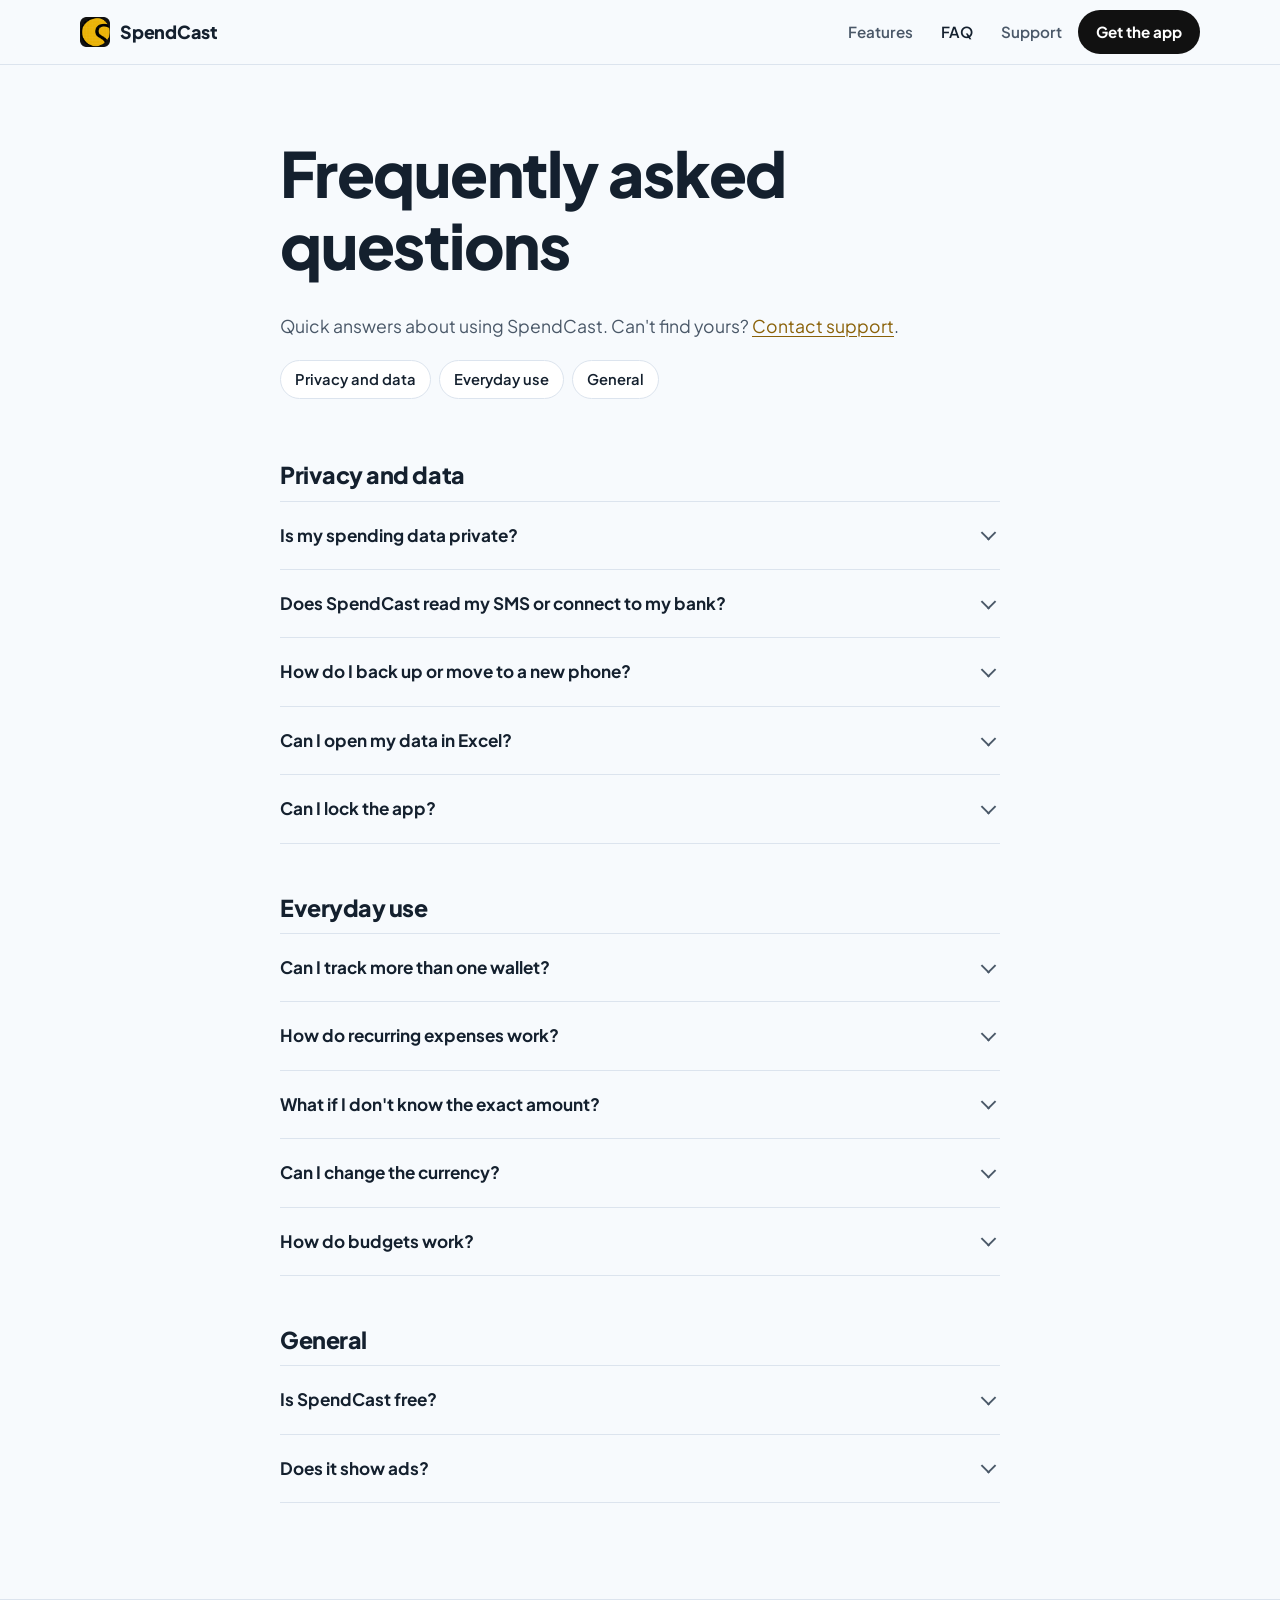
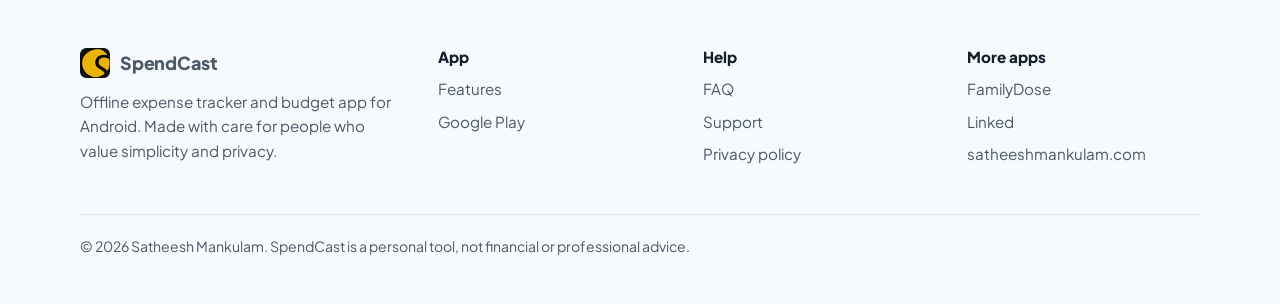
==== faq/index.html @ 3e80326a "Add files via upload" ====
<!doctype html>
<html lang="en">
<head>
<meta charset="utf-8">
<meta name="viewport" content="width=device-width, initial-scale=1">
<title>FAQ – SpendCast</title>
<meta name="description" content="Answers about SpendCast: privacy, backups, everyday use and more.">
<link rel="canonical" href="https://spendcast.netlify.app/faq/">
<meta name="theme-color" content="#F7FAFD" media="(prefers-color-scheme: light)">
<meta name="theme-color" content="#0D1520" media="(prefers-color-scheme: dark)">
<link rel="icon" type="image/png" sizes="48x48" href="/assets/favicon-48.png">
<link rel="apple-touch-icon" href="/assets/apple-touch-icon.png">
<meta property="og:type" content="website">
<meta property="og:site_name" content="SpendCast">
<meta property="og:title" content="FAQ – SpendCast">
<meta property="og:description" content="Answers about SpendCast: privacy, backups, everyday use and more.">
<meta property="og:url" content="https://spendcast.netlify.app/faq/">
<meta property="og:image" content="https://spendcast.netlify.app/assets/og-image.png">
<meta name="twitter:card" content="summary_large_image">
<link rel="preconnect" href="https://fonts.googleapis.com">
<link rel="preconnect" href="https://fonts.gstatic.com" crossorigin>
<link rel="stylesheet" href="https://fonts.googleapis.com/css2?family=Plus+Jakarta+Sans:wght@400;600;700;800&display=swap">
<link rel="stylesheet" href="/assets/site.css">
<script src="/assets/analytics.js" defer></script>
<script type="application/ld+json">{"@context": "https://schema.org", "@type": "FAQPage", "mainEntity": [{"@type": "Question", "name": "Is my spending data private?", "acceptedAnswer": {"@type": "Answer", "text": "Yes. Everything you enter is stored only on your phone. SpendCast has no account, no cloud sync and no servers."}}, {"@type": "Question", "name": "Does SpendCast read my SMS or connect to my bank?", "acceptedAnswer": {"@type": "Answer", "text": "No. It never reads your messages and never connects to a bank. You enter expenses yourself, which is why it needs no sensitive permissions."}}, {"@type": "Question", "name": "How do I back up or move to a new phone?", "acceptedAnswer": {"@type": "Answer", "text": "Open Settings, tap Export / Backup and save the JSON file. On the new phone, install SpendCast and use Import / Restore."}}, {"@type": "Question", "name": "Can I open my data in Excel?", "acceptedAnswer": {"@type": "Answer", "text": "Yes. Settings has Export as CSV, which opens in Excel, Numbers or Google Sheets."}}, {"@type": "Question", "name": "Can I lock the app?", "acceptedAnswer": {"@type": "Answer", "text": "Yes. Turn on App PIN Lock in Settings to require a PIN each time SpendCast opens."}}, {"@type": "Question", "name": "Can I track more than one wallet?", "acceptedAnswer": {"@type": "Answer", "text": "Yes. Create separate wallets, for example personal and household, and switch between them from the Dashboard."}}, {"@type": "Question", "name": "How do recurring expenses work?", "acceptedAnswer": {"@type": "Answer", "text": "Mark an expense as recurring and choose how often it repeats. SpendCast adds each new entry for you and shows the next one under Upcoming."}}, {"@type": "Question", "name": "What if I don't know the exact amount?", "acceptedAnswer": {"@type": "Answer", "text": "Enter your best estimate and mark it as approximate. It still counts towards your budget and is flagged in the list."}}, {"@type": "Question", "name": "Can I change the currency?", "acceptedAnswer": {"@type": "Answer", "text": "Yes. Pick your currency in Settings. It applies everywhere in the app."}}, {"@type": "Question", "name": "How do budgets work?", "acceptedAnswer": {"@type": "Answer", "text": "Set a monthly limit for a category and the app shows how much is left. The bar turns amber as you get close and red once you pass it."}}, {"@type": "Question", "name": "Is SpendCast free?", "acceptedAnswer": {"@type": "Answer", "text": "Yes, SpendCast is free to download from Google Play."}}, {"@type": "Question", "name": "Does it show ads?", "acceptedAnswer": {"@type": "Answer", "text": "No. There are no ads and no third-party tracking."}}]}</script>
</head>
<body>
<a class="skip" href="#main">Skip to content</a>
<header class="site-header">
  <div class="wrap header-row">
    <a class="brand" href="/"><img src="/assets/logo-96.png" alt="" width="30" height="30">SpendCast</a>
    <button class="menu-btn" type="button" aria-expanded="false" aria-controls="site-nav">
      <span class="sr-only">Menu</span>
      <svg width="22" height="22" viewBox="0 0 24 24" fill="none" stroke="currentColor" stroke-width="2.2" stroke-linecap="round" aria-hidden="true"><line x1="4" y1="7" x2="20" y2="7"/><line x1="4" y1="12" x2="20" y2="12"/><line x1="4" y1="17" x2="20" y2="17"/></svg>
    </button>
    <nav class="nav" id="site-nav" aria-label="Main"><a href="/#features">Features</a><a href="/faq/" aria-current="page">FAQ</a><a href="/support/">Support</a>
      <a class="btn" href="https://play.google.com/store/apps/details?id=com.satheesh.spendcast" rel="noopener">Get the app</a>
    </nav>
  </div>
</header>
<main id="main"><div class="narrow page-head"><h1>Frequently asked questions</h1>
  <p>Quick answers about using SpendCast. Can't find yours? <a href="/support/">Contact support</a>.</p>
  <ul class="toc"><li><a href="#privacy-data">Privacy and data</a></li><li><a href="#everyday-use">Everyday use</a></li><li><a href="#general">General</a></li></ul></div><div class="narrow prose"><h2 id="privacy-data">Privacy and data</h2><div class="faq"><details><summary>Is my spending data private?</summary><div class="answer"><p>Yes. Everything you enter is stored only on your phone. SpendCast has no account, no cloud sync and no servers.</p></div></details><details><summary>Does SpendCast read my SMS or connect to my bank?</summary><div class="answer"><p>No. It never reads your messages and never connects to a bank. You enter expenses yourself, which is why it needs no sensitive permissions.</p></div></details><details><summary>How do I back up or move to a new phone?</summary><div class="answer"><p>Open Settings, tap Export / Backup and save the JSON file. On the new phone, install SpendCast and use Import / Restore.</p></div></details><details><summary>Can I open my data in Excel?</summary><div class="answer"><p>Yes. Settings has Export as CSV, which opens in Excel, Numbers or Google Sheets.</p></div></details><details><summary>Can I lock the app?</summary><div class="answer"><p>Yes. Turn on App PIN Lock in Settings to require a PIN each time SpendCast opens.</p></div></details></div><h2 id="everyday-use">Everyday use</h2><div class="faq"><details><summary>Can I track more than one wallet?</summary><div class="answer"><p>Yes. Create separate wallets, for example personal and household, and switch between them from the Dashboard.</p></div></details><details><summary>How do recurring expenses work?</summary><div class="answer"><p>Mark an expense as recurring and choose how often it repeats. SpendCast adds each new entry for you and shows the next one under Upcoming.</p></div></details><details><summary>What if I don't know the exact amount?</summary><div class="answer"><p>Enter your best estimate and mark it as approximate. It still counts towards your budget and is flagged in the list.</p></div></details><details><summary>Can I change the currency?</summary><div class="answer"><p>Yes. Pick your currency in Settings. It applies everywhere in the app.</p></div></details><details><summary>How do budgets work?</summary><div class="answer"><p>Set a monthly limit for a category and the app shows how much is left. The bar turns amber as you get close and red once you pass it.</p></div></details></div><h2 id="general">General</h2><div class="faq"><details><summary>Is SpendCast free?</summary><div class="answer"><p>Yes, SpendCast is free to download from Google Play.</p></div></details><details><summary>Does it show ads?</summary><div class="answer"><p>No. There are no ads and no third-party tracking.</p></div></details></div></div></main><footer class="site-footer">
  <div class="wrap">
    <div class="footer-grid">
      <div>
        <a class="brand" href="/"><img src="/assets/logo-96.png" alt="" width="30" height="30">SpendCast</a>
        <p class="about" style="margin-top:12px">Offline expense tracker and budget app for Android. Made with care for people who value simplicity and privacy.</p>
      </div>
      <div><h2>App</h2><ul>
        <li><a href="/#features">Features</a></li>
        <li><a href="https://play.google.com/store/apps/details?id=com.satheesh.spendcast" rel="noopener">Google Play</a></li>
      </ul></div>
      <div><h2>Help</h2><ul>
        <li><a href="/faq/">FAQ</a></li>
        <li><a href="/support/">Support</a></li>
        <li><a href="/privacy/">Privacy policy</a></li>
      </ul></div>
      <div><h2>More apps</h2><ul><li><a href="https://play.google.com/store/apps/details?id=com.familydose.app" rel="noopener">FamilyDose</a></li><li><a href="https://play.google.com/store/apps/details?id=com.satheesh.linkvault" rel="noopener">Linked</a></li>
        <li><a href="https://satheeshmankulam.com" rel="noopener">satheeshmankulam.com</a></li>
      </ul></div>
    </div>
    <p class="footer-base">&copy; <span data-year>2026</span> Satheesh Mankulam. SpendCast is a personal tool, not financial or professional advice.</p>
  </div>
</footer>
<script src="/assets/site.js" defer></script>
</body>
</html>
---- assets/site.css ----
/* =========================================================
   FamilyDose website — shared styles
   Colours come from the app (blue #2196F3) and the logo (red/green).
   Edit the tokens below to re-theme every page at once.
   ========================================================= */

:root {
  --paper: #F7FAFD;
  --surface: #FFFFFF;
  --ink: #14202E;
  --ink-2: #4A5868;
  --line: #DCE4EE;
  --brand: #EAB308;
  --link: #8A6108;
  --btn-bg: #111111;
  --btn-ink: #FFFFFF;
  --tint: #FDF3CF;
  --red: #E53935;
  --green: #2E9E45;
  --band: #141414;
  --band-ink: #E7EDF5;
  --band-ink-2: #A9B8C9;

  --font: "Plus Jakarta Sans", system-ui, -apple-system, "Segoe UI", Roboto, sans-serif;
  --font-ml: "Noto Sans Malayalam", "Plus Jakarta Sans", sans-serif;
  --font-hi: "Noto Sans Devanagari", "Plus Jakarta Sans", sans-serif;

  --wrap: 1120px;
  --r-lg: 22px;
  --r-md: 14px;
  --r-sm: 10px;
}

@media (prefers-color-scheme: dark) {
  :root:not([data-theme="light"]) {
    --paper: #0D1520;
    --surface: #152131;
    --ink: #E7EDF5;
    --ink-2: #A3B3C5;
    --line: #243447;
    --link: #FACC15;
    --btn-bg: #EAB308;
    --btn-ink: #141414;
    --tint: #3A2D05;
    --red: #FF6B6B;
    --green: #5CCB72;
    --band: #152131;
  }
}
:root[data-theme="dark"] {
  --paper: #0D1520;
  --surface: #152131;
  --ink: #E7EDF5;
  --ink-2: #A3B3C5;
  --line: #243447;
  --link: #FACC15;
  --btn-bg: #EAB308;
  --btn-ink: #141414;
  --tint: #3A2D05;
  --red: #FF6B6B;
  --green: #5CCB72;
  --band: #152131;
}

/* ---------- Base ---------- */
*, *::before, *::after { box-sizing: border-box; }
html { -webkit-text-size-adjust: 100%; scroll-behavior: smooth; }
@media (prefers-reduced-motion: reduce) { html { scroll-behavior: auto; } }
body {
  margin: 0;
  background: var(--paper);
  color: var(--ink);
  font-family: var(--font);
  font-size: 1rem;
  line-height: 1.6;
  overflow-x: hidden;
}
img { max-width: 100%; height: auto; display: block; }
a { color: var(--link); text-underline-offset: 3px; }
a:hover { text-decoration-thickness: 2px; }
:focus-visible { outline: 3px solid var(--brand); outline-offset: 3px; border-radius: 6px; }
h1, h2, h3 { line-height: 1.15; letter-spacing: -0.02em; margin: 0 0 0.5em; }
h1 { font-size: clamp(2.3rem, 5.2vw, 3.9rem); font-weight: 800; }
h2 { font-size: clamp(1.7rem, 3.2vw, 2.45rem); font-weight: 800; }
h3 { font-size: 1.25rem; font-weight: 700; }
p { margin: 0 0 1em; }
.wrap { width: min(100% - 40px, var(--wrap)); margin-inline: auto; }
.narrow { width: min(100% - 40px, 720px); margin-inline: auto; }
.muted { color: var(--ink-2); }
.skip {
  position: absolute; left: -999px; top: 8px; padding: 10px 14px;
  background: var(--surface); color: var(--ink); z-index: 100; border-radius: var(--r-sm);
}
.skip:focus { left: 8px; }
.sr-only { position: absolute; width: 1px; height: 1px; overflow: hidden; clip: rect(0 0 0 0); white-space: nowrap; }

/* ---------- Header ---------- */
.site-header {
  position: sticky; top: 0; z-index: 50;
  background: color-mix(in srgb, var(--paper) 88%, transparent);
  backdrop-filter: saturate(1.4) blur(10px);
  -webkit-backdrop-filter: saturate(1.4) blur(10px);
  border-bottom: 1px solid var(--line);
}
.header-row { display: flex; align-items: center; gap: 24px; min-height: 64px; }
.brand { display: flex; align-items: center; gap: 10px; color: var(--ink); text-decoration: none; font-weight: 800; font-size: 1.12rem; letter-spacing: -0.01em; }
.brand img { width: 30px; height: 30px; }
.nav { margin-left: auto; display: flex; align-items: center; gap: 4px; }
.nav a:not(.btn) {
  color: var(--ink-2); text-decoration: none; font-weight: 600; font-size: 0.95rem;
  padding: 8px 12px; border-radius: var(--r-sm);
}
.nav a:not(.btn):hover { color: var(--ink); background: var(--tint); }
.nav a[aria-current="page"] { color: var(--ink); }
.menu-btn { display: none; }

@media (max-width: 820px) {
  .menu-btn {
    display: inline-flex; margin-left: auto; align-items: center; justify-content: center;
    width: 44px; height: 44px; border: 1px solid var(--line); border-radius: var(--r-sm);
    background: var(--surface); color: var(--ink); cursor: pointer;
  }
  .nav {
    display: none; position: absolute; left: 0; right: 0; top: 100%;
    flex-direction: column; align-items: stretch; gap: 0;
    background: var(--paper); border-bottom: 1px solid var(--line); padding: 8px 20px 16px;
  }
  .nav.open { display: flex; }
  .nav a:not(.btn) { padding: 12px 4px; font-size: 1rem; border-radius: 0; border-bottom: 1px solid var(--line); }
  .nav .btn { margin-top: 12px; justify-content: center; }
}

/* ---------- Buttons ---------- */
.btn {
  display: inline-flex; align-items: center; gap: 10px;
  font: inherit; font-weight: 700; font-size: 0.95rem;
  padding: 10px 18px; border-radius: 999px; text-decoration: none; cursor: pointer;
  background: var(--btn-bg); color: var(--btn-ink); border: 0;
}
.btn:hover { filter: brightness(1.06); }
.btn-play {
  background: #000; color: #fff; padding: 10px 22px 10px 16px; border-radius: 14px;
  border: 1px solid #3a3a3a; line-height: 1.1;
}
.btn-play svg { width: 26px; height: 28px; flex: none; }
.btn-play small { display: block; font-size: 0.68rem; font-weight: 600; opacity: 0.85; letter-spacing: 0.02em; }
.btn-play span { font-size: 1.15rem; font-weight: 700; letter-spacing: -0.01em; }

/* ---------- Hero ---------- */
.hero { padding: clamp(40px, 7vw, 88px) 0 clamp(32px, 5vw, 64px); }
.hero-grid { display: grid; grid-template-columns: 1.15fr 0.85fr; gap: clamp(24px, 4vw, 56px); align-items: center; }
.hero h1 { margin-bottom: 0.35em; max-width: 15ch; }
.said-in { margin: 0 0 28px; padding: 0; list-style: none; display: grid; gap: 6px; }
.said-in li { color: var(--ink-2); font-weight: 600; font-size: clamp(1.05rem, 2vw, 1.35rem); line-height: 1.45; }
.said-in li:lang(ml) { font-family: var(--font-ml); }
.said-in li:lang(hi) { font-family: var(--font-hi); }
.hero .lede { font-size: 1.12rem; color: var(--ink-2); max-width: 46ch; margin-bottom: 28px; }
.hero-actions { display: flex; flex-wrap: wrap; align-items: center; gap: 14px 22px; }
.facts { display: flex; flex-wrap: wrap; gap: 8px 18px; margin: 0; padding: 0; list-style: none; font-size: 0.92rem; font-weight: 600; color: var(--ink-2); }
.facts li { display: flex; align-items: center; gap: 6px; }
.facts svg { width: 16px; height: 16px; color: var(--green); flex: none; }
.hero-phone {
  display: block; justify-self: center; width: min(100%, 460px);
  -webkit-mask-image: linear-gradient(to bottom, #000 82%, transparent 100%);
          mask-image: linear-gradient(to bottom, #000 82%, transparent 100%);
}
@media (max-width: 820px) {
  .hero-grid { grid-template-columns: 1fr; }
  .hero-phone { width: min(100%, 340px); order: 2; }
}

/* ---------- Sections ---------- */
.section { padding: clamp(56px, 8vw, 104px) 0; }
.section-head { max-width: 640px; margin-bottom: clamp(28px, 4vw, 48px); }
.section-head p { font-size: 1.08rem; color: var(--ink-2); margin: 0; }

/* Features grouped by the app's own tabs */
.tab-groups { display: grid; gap: 0; border-top: 1px solid var(--line); }
.tab-group {
  display: grid; grid-template-columns: 220px 1fr 1fr; gap: 12px 40px;
  padding: 28px 0; border-bottom: 1px solid var(--line); align-items: start;
}
.tab-name { display: flex; align-items: center; gap: 12px; font-weight: 800; font-size: 1.2rem; }
.tab-icon {
  width: 40px; height: 40px; border-radius: 12px; display: grid; place-items: center;
  background: var(--tint); color: var(--brand); flex: none;
}
.tab-icon svg { width: 20px; height: 20px; }
.tab-group p { margin: 0; color: var(--ink-2); }
.tab-group ul { margin: 0; padding-left: 1.1em; }
.tab-group li { margin-bottom: 4px; }
.tab-group li::marker { color: var(--brand); }
@media (max-width: 900px) {
  .tab-group { grid-template-columns: 1fr; gap: 10px; }
}

/* Screens */
.screens {
  display: grid; grid-template-columns: repeat(3, 1fr); gap: 20px;
}
.screens figure { margin: 0; }
.screens img { border-radius: var(--r-md); border: 1px solid var(--line); aspect-ratio: 9 / 16; object-fit: cover; width: 100%; }
@media (max-width: 820px) {
  .screens {
    grid-template-columns: none; grid-auto-flow: column; grid-auto-columns: 62%;
    overflow-x: auto; scroll-snap-type: x mandatory; padding-bottom: 12px;
    margin-inline: -20px; padding-inline: 20px; scroll-padding-inline: 20px;
  }
  .screens figure { scroll-snap-align: start; }
}

/* Privacy band */
.band { background: var(--band); color: var(--band-ink); }
:root[data-theme="dark"] .band { border-block: 1px solid var(--line); }
@media (prefers-color-scheme: dark) { :root:not([data-theme="light"]) .band { border-block: 1px solid var(--line); } }
.band h2 { max-width: 20ch; }
.band p, .band li { color: var(--band-ink-2); }
.band a { color: #9FD2FB; }
.band-grid { display: grid; grid-template-columns: 1.2fr 1fr; gap: 48px; align-items: end; }
.promise { list-style: none; margin: 0; padding: 0; display: grid; gap: 18px; }
.promise li { padding-left: 34px; position: relative; }
.promise strong { color: var(--band-ink); display: block; font-size: 1.05rem; }
.promise li::before {
  content: ""; position: absolute; left: 0; top: 5px; width: 20px; height: 20px; border-radius: 50%;
  background: #2E9E45 url("data:image/svg+xml,%3Csvg xmlns='http://www.w3.org/2000/svg' viewBox='0 0 24 24' fill='none' stroke='white' stroke-width='3.2' stroke-linecap='round' stroke-linejoin='round'%3E%3Cpolyline points='20 6 9 17 4 12'/%3E%3C/svg%3E") center / 12px no-repeat;
}
@media (max-width: 820px) { .band-grid { grid-template-columns: 1fr; gap: 28px; } }

/* Steps (a real sequence, so numbers carry meaning) */
.steps { list-style: none; counter-reset: step; margin: 0; padding: 0; display: grid; grid-template-columns: repeat(4, 1fr); gap: 24px; }
.steps li { counter-increment: step; }
.steps li::before {
  content: counter(step); display: grid; place-items: center; width: 36px; height: 36px; border-radius: 50%;
  background: var(--btn-bg); color: var(--btn-ink); font-weight: 800; margin-bottom: 14px;
}
.steps h3 { font-size: 1.08rem; margin-bottom: 6px; }
.steps p { color: var(--ink-2); margin: 0; font-size: 0.97rem; }
@media (max-width: 900px) { .steps { grid-template-columns: 1fr 1fr; } }
@media (max-width: 520px) { .steps { grid-template-columns: 1fr; } }

.video-row {
  margin-top: 40px; display: flex; flex-wrap: wrap; align-items: center; justify-content: space-between; gap: 16px;
  padding: 20px 24px; border: 1px solid var(--line); border-radius: var(--r-lg); background: var(--surface);
}
.video-row p { margin: 0; }

/* FAQ (native details/summary: keyboard + screen-reader friendly) */
.faq { border-top: 1px solid var(--line); }
.faq details { border-bottom: 1px solid var(--line); }
.faq summary {
  list-style: none; cursor: pointer; padding: 20px 40px 20px 0; position: relative;
  font-weight: 700; font-size: 1.07rem;
}
.faq summary::-webkit-details-marker { display: none; }
.faq summary::after {
  content: ""; position: absolute; right: 6px; top: 50%; width: 11px; height: 11px;
  border-right: 2.5px solid var(--ink-2); border-bottom: 2.5px solid var(--ink-2);
  transform: translateY(-70%) rotate(45deg); transition: transform .2s ease;
}
.faq details[open] summary::after { transform: translateY(-30%) rotate(-135deg); }
@media (prefers-reduced-motion: reduce) { .faq summary::after { transition: none; } }
.faq .answer { padding: 0 0 20px; color: var(--ink-2); max-width: 68ch; }
.faq .answer p:last-child { margin-bottom: 0; }

/* CTA */
.cta { text-align: center; }
.cta img { width: 72px; height: 72px; margin: 0 auto 18px; }
.cta p { color: var(--ink-2); max-width: 44ch; margin: 0 auto 26px; }
.cta .btn-play { margin: 0 auto; }

/* ---------- Inner pages ---------- */
.page-head { padding: clamp(40px, 6vw, 72px) 0 12px; }
.page-head p { font-size: 1.1rem; color: var(--ink-2); max-width: 60ch; }
.prose { padding-bottom: clamp(56px, 8vw, 96px); }
.prose h2 { font-size: 1.45rem; margin-top: 2.2em; }
.prose h3 { margin-top: 1.6em; }
.prose p, .prose li { max-width: 68ch; }
.prose ul, .prose ol { padding-left: 1.3em; }
.prose li { margin-bottom: 6px; }
.meta { font-size: 0.92rem; color: var(--ink-2); }
.note {
  border: 1px solid var(--line); background: var(--surface); border-radius: var(--r-md);
  padding: 18px 20px; margin: 24px 0;
}
.note p:last-child { margin-bottom: 0; }
.contact-card {
  display: flex; flex-wrap: wrap; align-items: center; justify-content: space-between; gap: 16px;
  background: var(--tint); border-radius: var(--r-lg); padding: 24px; margin: 24px 0;
}
.contact-card h2 { margin: 0 0 4px; font-size: 1.25rem; }
.contact-card p { margin: 0; color: var(--ink-2); }
.toc { display: flex; flex-wrap: wrap; gap: 8px; margin: 20px 0 0; padding: 0; list-style: none; }
.toc a {
  display: inline-block; padding: 7px 14px; border-radius: 999px; border: 1px solid var(--line);
  background: var(--surface); color: var(--ink); text-decoration: none; font-weight: 600; font-size: 0.92rem;
}
.toc a:hover { border-color: var(--brand); }

/* Changelog */
.release { border-top: 1px solid var(--line); padding: 28px 0; display: grid; grid-template-columns: 180px 1fr; gap: 12px 32px; }
.release h2 { font-size: 1.35rem; margin: 0; }
.release .when { color: var(--ink-2); font-size: 0.95rem; margin: 4px 0 0; }
.release h3 { font-size: 1rem; margin: 0 0 6px; }
.release ul { margin: 0 0 16px; padding-left: 1.2em; }
.current { display: inline-block; margin-top: 8px; font-size: 0.8rem; font-weight: 700; padding: 3px 10px; border-radius: 999px; background: var(--tint); color: var(--link); }
@media (max-width: 640px) { .release { grid-template-columns: 1fr; } }

/* Blog */
.posts { list-style: none; margin: 0; padding: 0; border-top: 1px solid var(--line); }
.posts li { border-bottom: 1px solid var(--line); }
.posts a { display: block; padding: 26px 0; text-decoration: none; color: inherit; }
.posts a:hover h2 { color: var(--link); }
.posts h2 { font-size: 1.35rem; margin: 0 0 6px; }
.posts p { color: var(--ink-2); margin: 0 0 8px; max-width: 64ch; }
.posts .meta { margin: 0; }

/* ---------- Footer ---------- */
.site-footer { border-top: 1px solid var(--line); padding: 48px 0 32px; font-size: 0.95rem; }
.footer-grid { display: grid; grid-template-columns: 1.4fr 1fr 1fr 1fr; gap: 32px; }
.footer-grid h2 { font-size: 0.95rem; letter-spacing: 0; margin: 0 0 12px; }
.footer-grid ul { list-style: none; margin: 0; padding: 0; display: grid; gap: 8px; }
.footer-grid a { color: var(--ink-2); text-decoration: none; }
.footer-grid a:hover { color: var(--ink); text-decoration: underline; }
.footer-grid .about { color: var(--ink-2); max-width: 34ch; }
.footer-base { margin-top: 36px; padding-top: 20px; border-top: 1px solid var(--line); color: var(--ink-2); font-size: 0.88rem; }
@media (max-width: 820px) { .footer-grid { grid-template-columns: 1fr 1fr; } .footer-grid > :first-child { grid-column: 1 / -1; } }
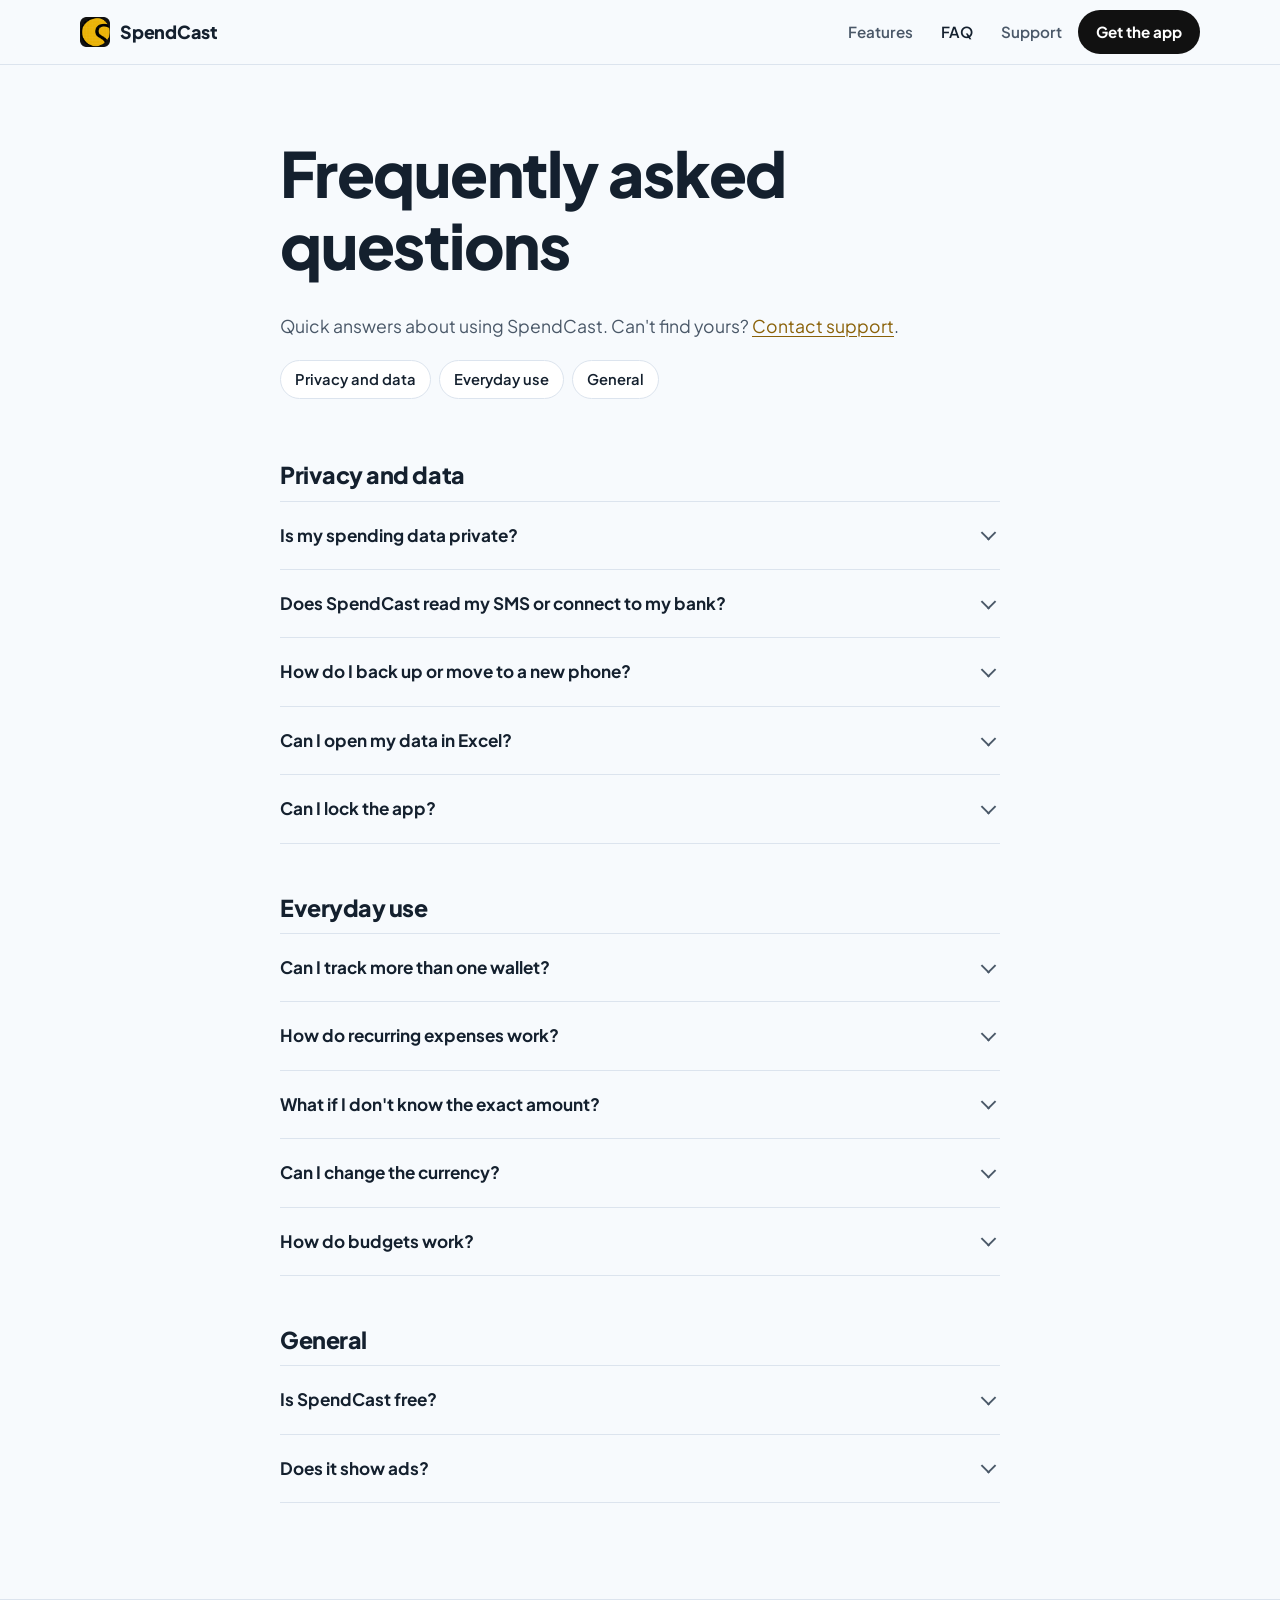
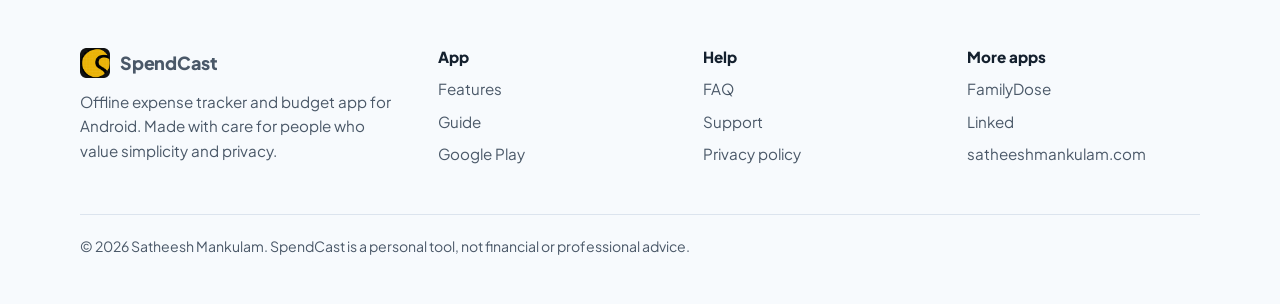
==== commit b61cceac: "Add files via upload" ====
--- a/faq/index.html
+++ b/faq/index.html
@@ -49,6 +49,7 @@
       </div>
       <div><h2>App</h2><ul>
         <li><a href="/#features">Features</a></li>
+        <li><a href="/expense-tracker-without-sms-permission/">Guide</a></li>
         <li><a href="https://play.google.com/store/apps/details?id=com.satheesh.spendcast" rel="noopener">Google Play</a></li>
       </ul></div>
       <div><h2>Help</h2><ul>
--- a/assets/site.css
+++ b/assets/site.css
@@ -324,3 +324,27 @@
 .footer-grid .about { color: var(--ink-2); max-width: 34ch; }
 .footer-base { margin-top: 36px; padding-top: 20px; border-top: 1px solid var(--line); color: var(--ink-2); font-size: 0.88rem; }
 @media (max-width: 820px) { .footer-grid { grid-template-columns: 1fr 1fr; } .footer-grid > :first-child { grid-column: 1 / -1; } }
+
+/* ---------- About the developer ---------- */
+.about-dev { border-top: 1px solid var(--line); }
+.about-grid { display: grid; grid-template-columns: 1.2fr 1fr; gap: 48px; align-items: start; }
+.eyebrow-plain { font-weight: 700; color: var(--ink-2); margin: 0 0 6px; }
+.about-dev p { color: var(--ink-2); max-width: 60ch; }
+.dev-links { display: flex; align-items: center; gap: 18px; flex-wrap: wrap; margin-top: 20px; }
+.about-dev h3 { font-size: 1.05rem; margin-bottom: 12px; }
+.app-list { list-style: none; margin: 0; padding: 0; display: grid; gap: 10px; }
+.app-list a { display: flex; flex-direction: column; padding: 14px 16px; border: 1px solid var(--line); border-radius: var(--r-md);
+  background: var(--surface); text-decoration: none; color: var(--ink); }
+.app-list a:hover { border-color: var(--brand); }
+.app-list a[aria-current="page"] { border-color: var(--brand); background: var(--tint); }
+.app-list span { color: var(--ink-2); font-size: 0.92rem; }
+@media (max-width: 820px) { .about-grid { grid-template-columns: 1fr; gap: 28px; } }
+
+/* ---------- Guide pages ---------- */
+.lead-answer { font-size: 1.18rem; color: var(--ink); max-width: 60ch; }
+.guide-link { margin-top: 28px; font-weight: 700; }
+.table-wrap { overflow-x: auto; }
+.checklist { width: 100%; border-collapse: collapse; margin: 8px 0 12px; }
+.checklist th, .checklist td { text-align: left; padding: 12px 14px; border-bottom: 1px solid var(--line); vertical-align: top; }
+.checklist th { font-weight: 600; color: var(--ink-2); width: 55%; }
+.checklist td { font-weight: 700; }
